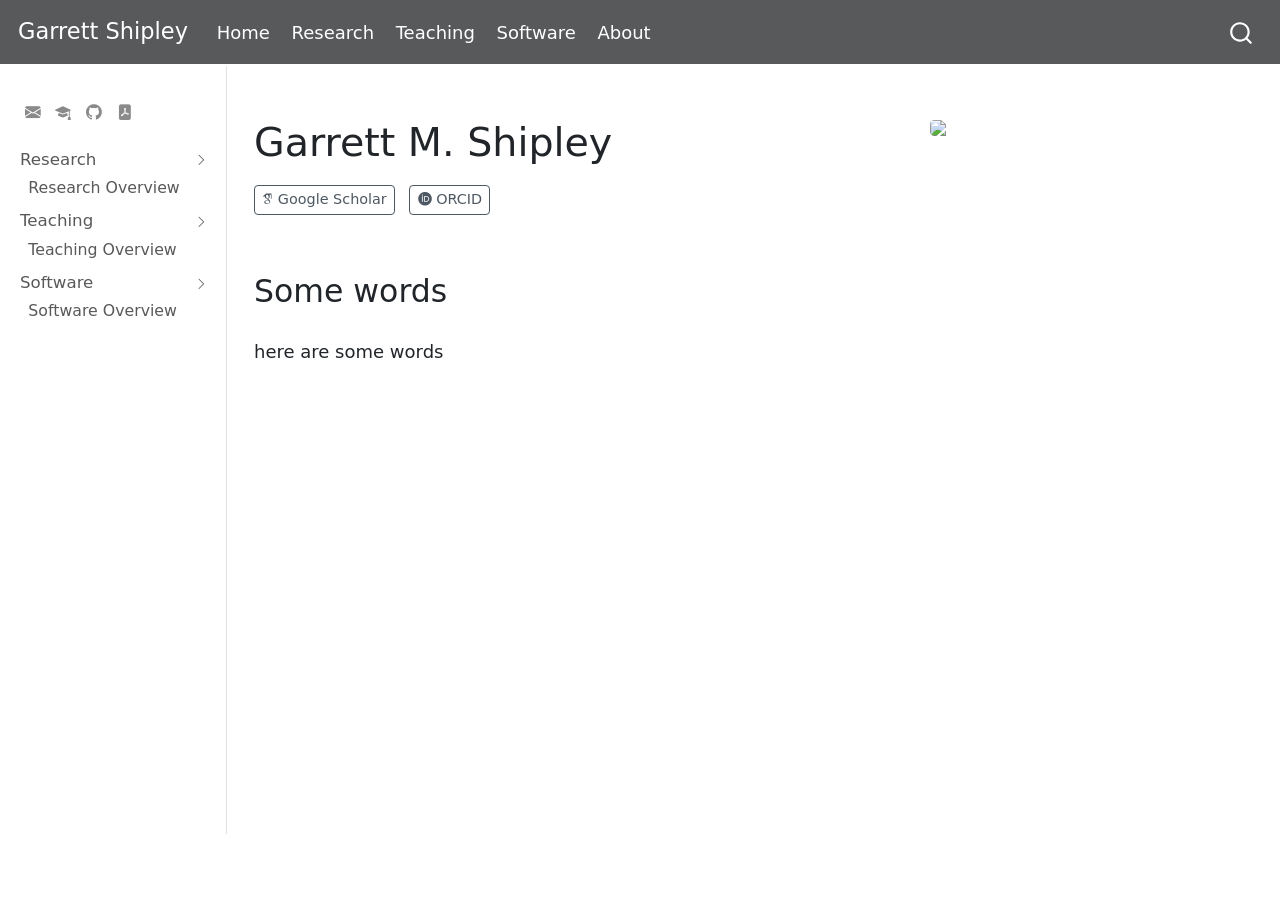
==== docs/about.html @ 769bd54d "Built site for gh-pages" ====
<!DOCTYPE html>
<html xmlns="http://www.w3.org/1999/xhtml" lang="en" xml:lang="en"><head>

<meta charset="utf-8">
<meta name="generator" content="quarto-1.0.37">

<meta name="viewport" content="width=device-width, initial-scale=1.0, user-scalable=yes">


<title>Garrett Shipley - Garrett M. Shipley</title>
<style>
code{white-space: pre-wrap;}
span.smallcaps{font-variant: small-caps;}
span.underline{text-decoration: underline;}
div.column{display: inline-block; vertical-align: top; width: 50%;}
div.hanging-indent{margin-left: 1.5em; text-indent: -1.5em;}
ul.task-list{list-style: none;}
</style>


<script src="../site_libs/quarto-nav/quarto-nav.js"></script>
<script src="../site_libs/quarto-nav/headroom.min.js"></script>
<script src="../site_libs/clipboard/clipboard.min.js"></script>
<script src="../site_libs/quarto-search/autocomplete.umd.js"></script>
<script src="../site_libs/quarto-search/fuse.min.js"></script>
<script src="../site_libs/quarto-search/quarto-search.js"></script>
<meta name="quarto:offset" content="../">
<script src="../site_libs/quarto-html/quarto.js"></script>
<script src="../site_libs/quarto-html/popper.min.js"></script>
<script src="../site_libs/quarto-html/tippy.umd.min.js"></script>
<link href="../site_libs/quarto-html/tippy.css" rel="stylesheet">
<link href="../site_libs/quarto-html/quarto-syntax-highlighting.css" rel="stylesheet" id="quarto-text-highlighting-styles">
<script src="../site_libs/bootstrap/bootstrap.min.js"></script>
<link href="../site_libs/bootstrap/bootstrap-icons.css" rel="stylesheet">
<link href="../site_libs/bootstrap/bootstrap.min.css" rel="stylesheet" id="quarto-bootstrap" data-mode="light">
<link href="../site_libs/quarto-contrib/academicons-0.1.0/all.css" rel="stylesheet">
<script id="quarto-search-options" type="application/json">{
  "location": "navbar",
  "copy-button": false,
  "collapse-after": 3,
  "panel-placement": "end",
  "type": "overlay",
  "limit": 20,
  "language": {
    "search-no-results-text": "No results",
    "search-matching-documents-text": "matching documents",
    "search-copy-link-title": "Copy link to search",
    "search-hide-matches-text": "Hide additional matches",
    "search-more-match-text": "more match in this document",
    "search-more-matches-text": "more matches in this document",
    "search-clear-button-title": "Clear",
    "search-detached-cancel-button-title": "Cancel",
    "search-submit-button-title": "Submit"
  }
}</script>


<link rel="stylesheet" href="../styles.css">
</head>

<body class="nav-sidebar docked nav-fixed fullcontent">

<div id="quarto-search-results"></div>
  <header id="quarto-header" class="headroom fixed-top">
    <nav class="navbar navbar-expand-lg navbar-dark ">
      <div class="navbar-container container-fluid">
      <a class="navbar-brand" href="../index.html">
    <span class="navbar-title">Garrett Shipley</span>
  </a>
          <button class="navbar-toggler" type="button" data-bs-toggle="collapse" data-bs-target="#navbarCollapse" aria-controls="navbarCollapse" aria-expanded="false" aria-label="Toggle navigation" onclick="if (window.quartoToggleHeadroom) { window.quartoToggleHeadroom(); }">
  <span class="navbar-toggler-icon"></span>
</button>
          <div class="collapse navbar-collapse" id="navbarCollapse">
            <ul class="navbar-nav navbar-nav-scroll me-auto">
  <li class="nav-item">
    <a class="nav-link" href="../index.html">Home</a>
  </li>  
  <li class="nav-item">
    <a class="nav-link active" href="../docs/research/research.html" aria-current="page">Research</a>
  </li>  
  <li class="nav-item">
    <a class="nav-link" href="../docs/teaching/teaching.html">Teaching</a>
  </li>  
  <li class="nav-item">
    <a class="nav-link" href="../docs/software/software.html">Software</a>
  </li>  
  <li class="nav-item">
    <a class="nav-link" href="../docs/about.html">About</a>
  </li>  
</ul>
              <div id="quarto-search" class="" title="Search"></div>
          </div> <!-- /navcollapse -->
      </div> <!-- /container-fluid -->
    </nav>
  <nav class="quarto-secondary-nav" data-bs-toggle="collapse" data-bs-target="#quarto-sidebar" aria-controls="quarto-sidebar" aria-expanded="false" aria-label="Toggle sidebar navigation" onclick="if (window.quartoToggleHeadroom) { window.quartoToggleHeadroom(); }">
    <div class="container-fluid d-flex justify-content-between">
      <h1 class="quarto-secondary-nav-title">Garrett M. Shipley</h1>
      <button type="button" class="quarto-btn-toggle btn" aria-label="Show secondary navigation">
        <i class="bi bi-chevron-right"></i>
      </button>
    </div>
  </nav>
</header>
<!-- content -->
<div id="quarto-content" class="quarto-container page-columns page-rows-contents page-layout-article page-navbar">
<!-- sidebar -->
  <nav id="quarto-sidebar" class="sidebar collapse sidebar-navigation docked overflow-auto">
        <div class="sidebar-tools-main tools-wide">
    <a href="mailto:gshiple2@vols.utk.edu" title="" class="sidebar-tool px-1"><i class="bi bi-envelope-fill"></i></a>
    <a href="https://scholar.google.com/citations?user=BnWtlvUAAAAJ&amp;hl=en&amp;inst=9897619243961157265" title="" class="sidebar-tool px-1"><i class="bi bi-mortarboard-fill"></i></a>
    <a href="https://github.com/shipleyresearch" title="" class="sidebar-tool px-1"><i class="bi bi-github"></i></a>
    <a href="../docs/placeholder.html" title="Placeholder" class="sidebar-tool px-1"><i class="bi bi-file-pdf-fill"></i></a>
</div>
    <div class="sidebar-menu-container"> 
    <ul class="list-unstyled mt-1">
        <li class="sidebar-item sidebar-item-section">
      <div class="sidebar-item-container"> 
            <a class="sidebar-item-text sidebar-link text-start" data-bs-toggle="collapse" data-bs-target="#quarto-sidebar-section-1" aria-expanded="true">Research</a>
          <a class="sidebar-item-toggle text-start" data-bs-toggle="collapse" data-bs-target="#quarto-sidebar-section-1" aria-expanded="true">
            <i class="bi bi-chevron-right ms-2"></i>
          </a> 
      </div>
      <ul id="quarto-sidebar-section-1" class="collapse list-unstyled sidebar-section depth1 show">  
          <li class="sidebar-item">
  <div class="sidebar-item-container"> 
  <a href="../docs/research/research.html" class="sidebar-item-text sidebar-link">Research Overview</a>
  </div>
</li>
      </ul>
  </li>
        <li class="sidebar-item sidebar-item-section">
      <div class="sidebar-item-container"> 
            <a class="sidebar-item-text sidebar-link text-start" data-bs-toggle="collapse" data-bs-target="#quarto-sidebar-section-2" aria-expanded="true">Teaching</a>
          <a class="sidebar-item-toggle text-start" data-bs-toggle="collapse" data-bs-target="#quarto-sidebar-section-2" aria-expanded="true">
            <i class="bi bi-chevron-right ms-2"></i>
          </a> 
      </div>
      <ul id="quarto-sidebar-section-2" class="collapse list-unstyled sidebar-section depth1 show">  
          <li class="sidebar-item">
  <div class="sidebar-item-container"> 
  <a href="../docs/teaching/teaching.html" class="sidebar-item-text sidebar-link">Teaching Overview</a>
  </div>
</li>
      </ul>
  </li>
        <li class="sidebar-item sidebar-item-section">
      <div class="sidebar-item-container"> 
            <a class="sidebar-item-text sidebar-link text-start" data-bs-toggle="collapse" data-bs-target="#quarto-sidebar-section-3" aria-expanded="true">Software</a>
          <a class="sidebar-item-toggle text-start" data-bs-toggle="collapse" data-bs-target="#quarto-sidebar-section-3" aria-expanded="true">
            <i class="bi bi-chevron-right ms-2"></i>
          </a> 
      </div>
      <ul id="quarto-sidebar-section-3" class="collapse list-unstyled sidebar-section depth1 show">  
          <li class="sidebar-item">
  <div class="sidebar-item-container"> 
  <a href="../docs/software/software.html" class="sidebar-item-text sidebar-link">Software Overview</a>
  </div>
</li>
      </ul>
  </li>
    </ul>
    </div>
</nav>
<!-- margin-sidebar -->
    
<!-- main -->
<div class="quarto-about-solana column-body">
  <div class="about-entity">
    <div class="entity-contents">
      <header id="title-block-header" class="quarto-title-block default">
<div class="quarto-title">
<h1 class="title d-none d-lg-block">Garrett M. Shipley</h1>
</div>
<div class="quarto-title-meta">
  </div>
</header> <div class="about-links">
  <a href="https://scholar.google.com/citations?user=BnWtlvUAAAAJ&amp;hl=en&amp;inst=9897619243961157265" class="about-link">
     <span class="about-link-text"><i class="ai ai-1x ai-google-scholar"></i> Google Scholar</span>
  </a>
  <a href="https://orcid.org/0000-0002-0444-0367" class="about-link">
     <span class="about-link-text"><i class="ai ai-1x ai-orcid"></i> ORCID</span>
  </a>
</div>
      <div class="about-contents"><main class="content" id="quarto-document-content">
<section id="some-words" class="level2">
<h2 data-anchor-id="some-words">Some words</h2>
<p>here are some words</p>


</section>
</main></div>
    </div>
    <img src="docs/images/profile.jpg" class="about-image
  rounded " style="width: 15em;">
  </div>
</div>
 <!-- /main -->
<script id="quarto-html-after-body" type="application/javascript">
window.document.addEventListener("DOMContentLoaded", function (event) {
  const toggleBodyColorMode = (bsSheetEl) => {
    const mode = bsSheetEl.getAttribute("data-mode");
    const bodyEl = window.document.querySelector("body");
    if (mode === "dark") {
      bodyEl.classList.add("quarto-dark");
      bodyEl.classList.remove("quarto-light");
    } else {
      bodyEl.classList.add("quarto-light");
      bodyEl.classList.remove("quarto-dark");
    }
  }
  const toggleBodyColorPrimary = () => {
    const bsSheetEl = window.document.querySelector("link#quarto-bootstrap");
    if (bsSheetEl) {
      toggleBodyColorMode(bsSheetEl);
    }
  }
  toggleBodyColorPrimary();  
  const clipboard = new window.ClipboardJS('.code-copy-button', {
    target: function(trigger) {
      return trigger.previousElementSibling;
    }
  });
  clipboard.on('success', function(e) {
    // button target
    const button = e.trigger;
    // don't keep focus
    button.blur();
    // flash "checked"
    button.classList.add('code-copy-button-checked');
    var currentTitle = button.getAttribute("title");
    button.setAttribute("title", "Copied!");
    setTimeout(function() {
      button.setAttribute("title", currentTitle);
      button.classList.remove('code-copy-button-checked');
    }, 1000);
    // clear code selection
    e.clearSelection();
  });
  function tippyHover(el, contentFn) {
    const config = {
      allowHTML: true,
      content: contentFn,
      maxWidth: 500,
      delay: 100,
      arrow: false,
      appendTo: function(el) {
          return el.parentElement;
      },
      interactive: true,
      interactiveBorder: 10,
      theme: 'quarto',
      placement: 'bottom-start'
    };
    window.tippy(el, config); 
  }
  const noterefs = window.document.querySelectorAll('a[role="doc-noteref"]');
  for (var i=0; i<noterefs.length; i++) {
    const ref = noterefs[i];
    tippyHover(ref, function() {
      let href = ref.getAttribute('href');
      try { href = new URL(href).hash; } catch {}
      const id = href.replace(/^#\/?/, "");
      const note = window.document.getElementById(id);
      return note.innerHTML;
    });
  }
  var bibliorefs = window.document.querySelectorAll('a[role="doc-biblioref"]');
  for (var i=0; i<bibliorefs.length; i++) {
    const ref = bibliorefs[i];
    const cites = ref.parentNode.getAttribute('data-cites').split(' ');
    tippyHover(ref, function() {
      var popup = window.document.createElement('div');
      cites.forEach(function(cite) {
        var citeDiv = window.document.createElement('div');
        citeDiv.classList.add('hanging-indent');
        citeDiv.classList.add('csl-entry');
        var biblioDiv = window.document.getElementById('ref-' + cite);
        if (biblioDiv) {
          citeDiv.innerHTML = biblioDiv.innerHTML;
        }
        popup.appendChild(citeDiv);
      });
      return popup.innerHTML;
    });
  }
    var localhostRegex = new RegExp(/^(?:http|https):\/\/localhost\:?[0-9]*\//);
      var filterRegex = new RegExp(/https:\/\/github\.com\/garth74\/garth74\.github\.io/);
    var isInternal = (href) => {
        return filterRegex.test(href) || localhostRegex.test(href);
    }
    // Inspect non-navigation links and adorn them if external
    var links = window.document.querySelectorAll('a:not(.nav-link):not(.navbar-brand):not(.toc-action):not(.sidebar-link):not(.sidebar-item-toggle):not(.pagination-link):not(.no-external)');
    for (var i=0; i<links.length; i++) {
      const link = links[i];
      if (!isInternal(link.href)) {
          // target, if specified
          link.setAttribute("target", "_blank");
      }
    }
});
</script>
</div> <!-- /content -->



</body></html>
---- site_libs/quarto-html/tippy.css ----
.tippy-box[data-animation=fade][data-state=hidden]{opacity:0}[data-tippy-root]{max-width:calc(100vw - 10px)}.tippy-box{position:relative;background-color:#333;color:#fff;border-radius:4px;font-size:14px;line-height:1.4;white-space:normal;outline:0;transition-property:transform,visibility,opacity}.tippy-box[data-placement^=top]>.tippy-arrow{bottom:0}.tippy-box[data-placement^=top]>.tippy-arrow:before{bottom:-7px;left:0;border-width:8px 8px 0;border-top-color:initial;transform-origin:center top}.tippy-box[data-placement^=bottom]>.tippy-arrow{top:0}.tippy-box[data-placement^=bottom]>.tippy-arrow:before{top:-7px;left:0;border-width:0 8px 8px;border-bottom-color:initial;transform-origin:center bottom}.tippy-box[data-placement^=left]>.tippy-arrow{right:0}.tippy-box[data-placement^=left]>.tippy-arrow:before{border-width:8px 0 8px 8px;border-left-color:initial;right:-7px;transform-origin:center left}.tippy-box[data-placement^=right]>.tippy-arrow{left:0}.tippy-box[data-placement^=right]>.tippy-arrow:before{left:-7px;border-width:8px 8px 8px 0;border-right-color:initial;transform-origin:center right}.tippy-box[data-inertia][data-state=visible]{transition-timing-function:cubic-bezier(.54,1.5,.38,1.11)}.tippy-arrow{width:16px;height:16px;color:#333}.tippy-arrow:before{content:"";position:absolute;border-color:transparent;border-style:solid}.tippy-content{position:relative;padding:5px 9px;z-index:1}
---- site_libs/quarto-html/quarto-syntax-highlighting.css ----
/* quarto syntax highlight colors */
:root {
  --quarto-hl-ot-color: #003B4F;
  --quarto-hl-at-color: #657422;
  --quarto-hl-ss-color: #20794D;
  --quarto-hl-an-color: #5E5E5E;
  --quarto-hl-fu-color: #4758AB;
  --quarto-hl-st-color: #20794D;
  --quarto-hl-cf-color: #003B4F;
  --quarto-hl-op-color: #5E5E5E;
  --quarto-hl-er-color: #AD0000;
  --quarto-hl-bn-color: #AD0000;
  --quarto-hl-al-color: #AD0000;
  --quarto-hl-va-color: #111111;
  --quarto-hl-bu-color: inherit;
  --quarto-hl-ex-color: inherit;
  --quarto-hl-pp-color: #AD0000;
  --quarto-hl-in-color: #5E5E5E;
  --quarto-hl-vs-color: #20794D;
  --quarto-hl-wa-color: #5E5E5E;
  --quarto-hl-do-color: #5E5E5E;
  --quarto-hl-im-color: #00769E;
  --quarto-hl-ch-color: #20794D;
  --quarto-hl-dt-color: #AD0000;
  --quarto-hl-fl-color: #AD0000;
  --quarto-hl-co-color: #5E5E5E;
  --quarto-hl-cv-color: #5E5E5E;
  --quarto-hl-cn-color: #8f5902;
  --quarto-hl-sc-color: #5E5E5E;
  --quarto-hl-dv-color: #AD0000;
  --quarto-hl-kw-color: #003B4F;
}

/* other quarto variables */
:root {
  --quarto-font-monospace: SFMono-Regular, Menlo, Monaco, Consolas, "Liberation Mono", "Courier New", monospace;
}

pre > code.sourceCode > span {
  color: #003B4F;
}

code span {
  color: #003B4F;
}

code.sourceCode > span {
  color: #003B4F;
}

div.sourceCode,
div.sourceCode pre.sourceCode {
  color: #003B4F;
}

code span.ot {
  color: #003B4F;
}

code span.at {
  color: #657422;
}

code span.ss {
  color: #20794D;
}

code span.an {
  color: #5E5E5E;
}

code span.fu {
  color: #4758AB;
}

code span.st {
  color: #20794D;
}

code span.cf {
  color: #003B4F;
}

code span.op {
  color: #5E5E5E;
}

code span.er {
  color: #AD0000;
}

code span.bn {
  color: #AD0000;
}

code span.al {
  color: #AD0000;
}

code span.va {
  color: #111111;
}

code span.pp {
  color: #AD0000;
}

code span.in {
  color: #5E5E5E;
}

code span.vs {
  color: #20794D;
}

code span.wa {
  color: #5E5E5E;
  font-style: italic;
}

code span.do {
  color: #5E5E5E;
  font-style: italic;
}

code span.im {
  color: #00769E;
}

code span.ch {
  color: #20794D;
}

code span.dt {
  color: #AD0000;
}

code span.fl {
  color: #AD0000;
}

code span.co {
  color: #5E5E5E;
}

code span.cv {
  color: #5E5E5E;
  font-style: italic;
}

code span.cn {
  color: #8f5902;
}

code span.sc {
  color: #5E5E5E;
}

code span.dv {
  color: #AD0000;
}

code span.kw {
  color: #003B4F;
}

.prevent-inlining {
  content: "</";
}

/*# sourceMappingURL=debc5d5d77c3f9108843748ff7464032.css.map */
---- site_libs/quarto-contrib/academicons-0.1.0/all.css ----
/*
 *  Academicons 1.9.2 by James Walsh (https://github.com/jpswalsh) and Katja Bercic (https://github.com/katjabercic)
 *  Fonts generated using FontForge - https://fontforge.org
 *  Square icons designed to be used alongside Font Awesome square icons - https://fortawesome.github.io/Font-Awesome/
 *  Licenses - Font: SIL OFL 1.1, CSS: MIT License
 */
@font-face {
    font-family: 'Academicons';
    font-style: normal;
    font-weight: 400;
    font-display: block;
    src:url('../webfonts/academicons.eot');
    src:url('../webfonts/academicons.eot') format('embedded-opentype'),
        url('../webfonts/academicons.ttf') format('truetype'),
        url('../webfonts/academicons.woff') format('woff'),
        url('../webfonts/academicons.svg') format('svg');
}
.ai {
  font-family: 'Academicons';
  font-weight: 400;
  -moz-osx-font-smoothing: grayscale;
  -webkit-font-smoothing: antialiased;
  display: inline-block;
  font-style: normal;
  font-variant: normal;
  text-rendering: auto;
  line-height: 1;
}
.ai-academia:before {
  content: "\e9af";
}
.ai-academia-square:before {
  content: "\e93d";
}
.ai-acclaim:before {
  content: "\e92e";
}
.ai-acclaim-square:before {
  content: "\e93a";
}
.ai-acm:before {
  content: "\e93c";
}
.ai-acm-square:before {
  content: "\e95d";
}
.ai-acmdl:before {
  content: "\e96a";
}
.ai-acmdl-square:before {
  content: "\e9d3";
}
.ai-ads:before {
  content: "\e9cb";
}
.ai-ads-square:before {
  content: "\e94a";
}
.ai-africarxiv:before {
  content: "\e91b";
}
.ai-africarxiv-square:before {
  content: "\e90b";
}
.ai-archive:before {
  content: "\e955";
}
.ai-archive-square:before {
  content: "\e956";
}
.ai-arxiv:before {
  content: "\e974";
}
.ai-arxiv-square:before {
  content: "\e9a6";
}
.ai-biorxiv:before {
  content: "\e9a2";
}
.ai-biorxiv-square:before {
  content: "\e98b";
}
.ai-ceur:before {
  content: "\e96d";
}
.ai-ceur-square:before {
  content: "\e92f";
}
.ai-ciencia-vitae:before {
  content: "\e912";
}
.ai-ciencia-vitae-square:before {
  content: "\e913";
}
.ai-closed-access:before {
  content: "\e942";
}
.ai-closed-access-square:before {
  content: "\e943";
}
.ai-conversation:before {
  content: "\e94c";
}
.ai-conversation-square:before {
  content: "\e915";
}
.ai-coursera:before {
  content: "\e95f";
}
.ai-coursera-square:before {
  content: "\e97f";
}
.ai-crossref:before {
  content: "\e918";
}
.ai-crossref-square:before {
  content: "\e919";
}
.ai-cv:before {
  content: "\e9a5";
}
.ai-cv-square:before {
  content: "\e90a";
}
.ai-datacite:before {
  content: "\e91c";
}
.ai-datacite-square:before {
  content: "\e91d";
}
.ai-dataverse:before {
  content: "\e9f7";
}
.ai-dataverse-square:before {
  content: "\e9e4";
}
.ai-dblp:before {
  content: "\e94f";
}
.ai-dblp-square:before {
  content: "\e93f";
}
.ai-depsy:before {
  content: "\e97a";
}
.ai-depsy-square:before {
  content: "\e94b";
}
.ai-doi:before {
  content: "\e97e";
}
.ai-doi-square:before {
  content: "\e98f";
}
.ai-dryad:before {
  content: "\e97c";
}
.ai-dryad-square:before {
  content: "\e98c";
}
.ai-elsevier:before {
  content: "\e961";
}
.ai-elsevier-square:before {
  content: "\e910";
}
.ai-figshare:before {
  content: "\e981";
}
.ai-figshare-square:before {
  content: "\e9e7";
}
.ai-google-scholar:before {
  content: "\e9d4";
}
.ai-google-scholar-square:before {
  content: "\e9f9";
}
.ai-hal:before {
  content: "\e92c";
}
.ai-hal-square:before {
  content: "\e92d";
}
.ai-hypothesis:before {
  content: "\e95a";
}
.ai-hypothesis-square:before {
  content: "\e95b";
}
.ai-ideas-repec:before {
  content: "\e9ed";
}
.ai-ideas-repec-square:before {
  content: "\e9f8";
}
.ai-ieee:before {
  content: "\e929";
}
.ai-ieee-square:before {
  content: "\e9b9";
}
.ai-impactstory:before {
  content: "\e9cf";
}
.ai-impactstory-square:before {
  content: "\e9aa";
}
.ai-inaturalist:before {
  content: "\e900";
}
.ai-inaturalist-square:before {
  content: "\e901";
}
.ai-inpn:before {
  content: "\e902";
}
.ai-inpn-square:before {
  content: "\e903";
}
.ai-inspire:before {
  content: "\e9e9";
}
.ai-inspire-square:before {
  content: "\e9fe";
}
.ai-isidore:before {
  content: "\e936";
}
.ai-isidore-square:before {
  content: "\e954";
}
.ai-jstor:before {
  content: "\e938";
}
.ai-jstor-square:before {
  content: "\e944";
}
.ai-lattes:before {
  content: "\e9b3";
}
.ai-lattes-square:before {
  content: "\e99c";
}
.ai-mathoverflow:before {
  content: "\e9f6";
}
.ai-mathoverflow-square:before {
  content: "\e97b";
}
.ai-mendeley:before {
  content: "\e9f0";
}
.ai-mendeley-square:before {
  content: "\e9f3";
}
.ai-moodle:before {
  content: "\e907";
}
.ai-moodle-square:before {
  content: "\e908";
}
.ai-mtmt:before {
  content: "\e950";
}
.ai-mtmt-square:before {
  content: "\e951";
}
.ai-nakala:before {
  content: "\e940";
}
.ai-nakala-square:before {
  content: "\e941";
}
.ai-obp:before {
  content: "\e92a";
}
.ai-obp-square:before {
  content: "\e92b";
}
.ai-open-access:before {
  content: "\e939";
}
.ai-open-access-square:before {
  content: "\e9f4";
}
.ai-open-data:before {
  content: "\e966";
}
.ai-open-data-square:before {
  content: "\e967";
}
.ai-open-materials:before {
  content: "\e968";
}
.ai-open-materials-square:before {
  content: "\e969";
}
.ai-openedition:before {
  content: "\e946";
}
.ai-openedition-square:before {
  content: "\e947";
}
.ai-orcid:before {
  content: "\e9d9";
}
.ai-orcid-square:before {
  content: "\e9c3";
}
.ai-osf:before {
  content: "\e9ef";
}
.ai-osf-square:before {
  content: "\e931";
}
.ai-overleaf:before {
  content: "\e914";
}
.ai-overleaf-square:before {
  content: "\e98d";
}
.ai-philpapers:before {
  content: "\e98a";
}
.ai-philpapers-square:before {
  content: "\e96f";
}
.ai-piazza:before {
  content: "\e99a";
}
.ai-piazza-square:before {
  content: "\e90c";
}
.ai-preregistered:before {
  content: "\e906";
}
.ai-preregistered-square:before {
  content: "\e96b";
}
.ai-protocols:before {
  content: "\e952";
}
.ai-protocols-square:before {
  content: "\e953";
}
.ai-psyarxiv:before {
  content: "\e90e";
}
.ai-psyarxiv-square:before {
  content: "\e90f";
}
.ai-publons:before {
  content: "\e937";
}
.ai-publons-square:before {
  content: "\e94e";
}
.ai-pubmed:before {
  content: "\e99f";
}
.ai-pubmed-square:before {
  content: "\e97d";
}
.ai-pubpeer:before {
  content: "\e922";
}
.ai-pubpeer-square:before {
  content: "\e923";
}
.ai-researcherid:before {
  content: "\e91a";
}
.ai-researcherid-square:before {
  content: "\e95c";
}
.ai-researchgate:before {
  content: "\e95e";
}
.ai-researchgate-square:before {
  content: "\e99e";
}
.ai-ror:before {
  content: "\e948";
}
.ai-ror-square:before {
  content: "\e949";
}
.ai-sci-hub:before {
  content: "\e959";
}
.ai-sci-hub-square:before {
  content: "\e905";
}
.ai-scirate:before {
  content: "\e98e";
}
.ai-scirate-square:before {
  content: "\e99d";
}
.ai-scopus:before {
  content: "\e91e";
}
.ai-scopus-square:before {
  content: "\e91f";
}
.ai-semantic-scholar:before {
  content: "\e96e";
}
.ai-semantic-scholar-square:before {
  content: "\e96c";
}
.ai-springer:before {
  content: "\e928";
}
.ai-springer-square:before {
  content: "\e99b";
}
.ai-ssrn:before {
  content: "\e916";
}
.ai-ssrn-square:before {
  content: "\e917";
}
.ai-stackoverflow:before {
  content: "\e920";
}
.ai-stackoverflow-square:before {
  content: "\e921";
}
.ai-zenodo:before {
  content: "\e911";
}
.ai-zotero:before {
  content: "\e962";
}
.ai-zotero-square:before {
  content: "\e932";
}
/*  Duplication of the FontAwesome style classes using 'ai' in place of 'fa'. */
.ai-lg {
  font-size: 1.33333em;
  line-height: 0.75em;
  vertical-align: -.0667em;
}
.ai-xs {
  font-size: .75em;
}
.ai-sm {
  font-size: .875em;
}

.ai-1x {
  font-size: 1em;
}
.ai-2x {
  font-size: 2em;
}
.ai-3x {
  font-size: 3em;
}
.ai-4x {
  font-size: 4em;
}
.ai-5x {
  font-size: 5em;
}
.ai-6x {
  font-size: 6em;
}
.ai-7x {
  font-size: 7em;
}
.ai-8x {
  font-size: 8em;
}
.ai-9x {
  font-size: 9em;
}
.ai-10x {
  font-size: 10em;
}

.ai-fw {
  text-align: center;
  width: 1.25em;
}

.ai-ul {
  list-style-type: none;
  margin-left: 2.5em;
  padding-left: 0;
}
.ai-ul > li {
    position: relative;
}
.ai-li {
  left: -2em;
  position: absolute;
  text-align: center;
  width: 2em;
  line-height: inherit;
}

.ai-border {
border: solid 0.08em #eee;
border-radius: .1em;
  padding: .2em .25em .15em;
}

.ai-pull-left {
  float: left;
}
.ai-pull-right {
  float: right;
}
.ai.ai-pull-left {
  margin-right: .3em;
}
.ai.ai-pull-right {
  margin-right: .3em;
}

.ai-stack {
  display: inline-block;
  height: 2em;
  line-height: 2em;
  position: relative;
  vertical-align: middle;
  width: 2.5em;
}
.ai-stack-1x,
.ai-stack-2x {
  left: 0;
  position: absolute;
  text-align: center;
  width: 100%;
}
.ai-stack-1x {
  line-height: inherit;
}
.ai-stack-2x {
  font-size: 2em;
}
.ai-inverse {
  color: #fff;
}
---- styles.css ----
/* css styles */
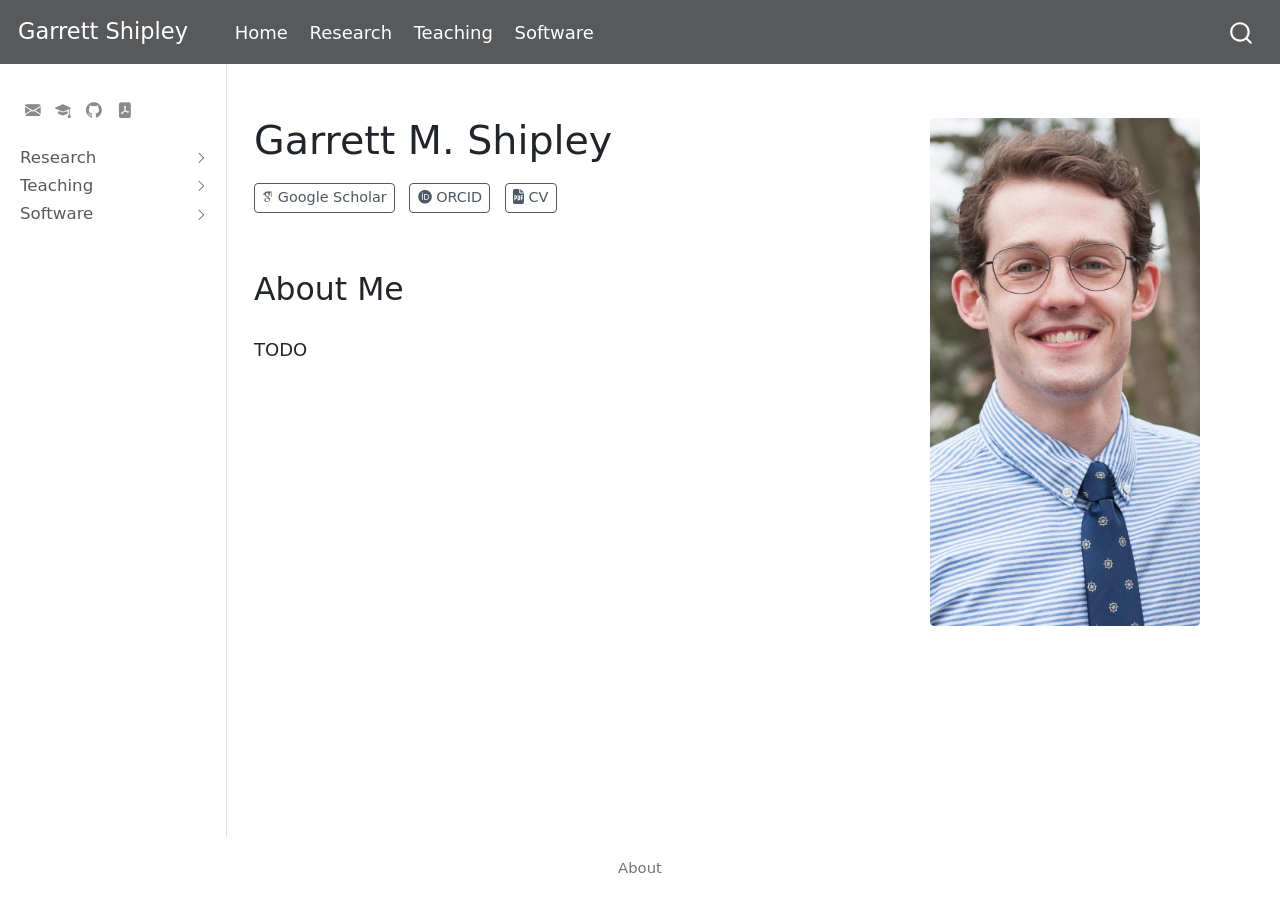
==== commit 6327489a: "Built site for gh-pages" ====
--- a/docs/about.html
+++ b/docs/about.html
@@ -2,7 +2,7 @@
 <html xmlns="http://www.w3.org/1999/xhtml" lang="en" xml:lang="en"><head>
 
 <meta charset="utf-8">
-<meta name="generator" content="quarto-1.0.37">
+<meta name="generator" content="quarto-1.2.269">
 
 <meta name="viewport" content="width=device-width, initial-scale=1.0, user-scalable=yes">
 
@@ -11,10 +11,15 @@
 <style>
 code{white-space: pre-wrap;}
 span.smallcaps{font-variant: small-caps;}
-span.underline{text-decoration: underline;}
-div.column{display: inline-block; vertical-align: top; width: 50%;}
+div.columns{display: flex; gap: min(4vw, 1.5em);}
+div.column{flex: auto; overflow-x: auto;}
 div.hanging-indent{margin-left: 1.5em; text-indent: -1.5em;}
 ul.task-list{list-style: none;}
+ul.task-list li input[type="checkbox"] {
+  width: 0.8em;
+  margin: 0 0.8em 0.2em -1.6em;
+  vertical-align: middle;
+}
 </style>
 
 
@@ -34,6 +39,8 @@
 <link href="../site_libs/bootstrap/bootstrap-icons.css" rel="stylesheet">
 <link href="../site_libs/bootstrap/bootstrap.min.css" rel="stylesheet" id="quarto-bootstrap" data-mode="light">
 <link href="../site_libs/quarto-contrib/academicons-0.1.0/all.css" rel="stylesheet">
+<link href="../site_libs/quarto-contrib/fontawesome6-0.1.0/all.css" rel="stylesheet">
+<link href="../site_libs/quarto-contrib/fontawesome6-0.1.0/latex-fontsize.css" rel="stylesheet">
 <script id="quarto-search-options" type="application/json">{
   "location": "navbar",
   "copy-button": false,
@@ -64,28 +71,31 @@
   <header id="quarto-header" class="headroom fixed-top">
     <nav class="navbar navbar-expand-lg navbar-dark ">
       <div class="navbar-container container-fluid">
-      <a class="navbar-brand" href="../index.html">
+      <div class="navbar-brand-container">
+    <a class="navbar-brand" href="../index.html">
     <span class="navbar-title">Garrett Shipley</span>
-  </a>
+    </a>
+  </div>
           <button class="navbar-toggler" type="button" data-bs-toggle="collapse" data-bs-target="#navbarCollapse" aria-controls="navbarCollapse" aria-expanded="false" aria-label="Toggle navigation" onclick="if (window.quartoToggleHeadroom) { window.quartoToggleHeadroom(); }">
   <span class="navbar-toggler-icon"></span>
 </button>
           <div class="collapse navbar-collapse" id="navbarCollapse">
             <ul class="navbar-nav navbar-nav-scroll me-auto">
   <li class="nav-item">
-    <a class="nav-link" href="../index.html">Home</a>
+    <a class="nav-link" href="../index.html">
+ <span class="menu-text">Home</span></a>
   </li>  
   <li class="nav-item">
-    <a class="nav-link active" href="../docs/research/research.html" aria-current="page">Research</a>
+    <a class="nav-link active" href="../docs/research.html" aria-current="page">
+ <span class="menu-text">Research</span></a>
   </li>  
   <li class="nav-item">
-    <a class="nav-link" href="../docs/teaching/teaching.html">Teaching</a>
+    <a class="nav-link" href="../docs/teaching.html">
+ <span class="menu-text">Teaching</span></a>
   </li>  
   <li class="nav-item">
-    <a class="nav-link" href="../docs/software/software.html">Software</a>
-  </li>  
-  <li class="nav-item">
-    <a class="nav-link" href="../docs/about.html">About</a>
+    <a class="nav-link" href="../docs/software.html">
+ <span class="menu-text">Software</span></a>
   </li>  
 </ul>
               <div id="quarto-search" class="" title="Search"></div>
@@ -108,52 +118,52 @@
         <div class="sidebar-tools-main tools-wide">
     <a href="mailto:gshiple2@vols.utk.edu" title="" class="sidebar-tool px-1"><i class="bi bi-envelope-fill"></i></a>
     <a href="https://scholar.google.com/citations?user=BnWtlvUAAAAJ&amp;hl=en&amp;inst=9897619243961157265" title="" class="sidebar-tool px-1"><i class="bi bi-mortarboard-fill"></i></a>
-    <a href="https://github.com/shipleyresearch" title="" class="sidebar-tool px-1"><i class="bi bi-github"></i></a>
-    <a href="../docs/placeholder.html" title="Placeholder" class="sidebar-tool px-1"><i class="bi bi-file-pdf-fill"></i></a>
+    <a href="https://github.com/garth74" title="" class="sidebar-tool px-1"><i class="bi bi-github"></i></a>
+    <a href="https://github.com/garth74/vita/raw/main/vita.pdf" title="" class="sidebar-tool px-1"><i class="bi bi-file-pdf-fill"></i></a>
 </div>
     <div class="sidebar-menu-container"> 
     <ul class="list-unstyled mt-1">
         <li class="sidebar-item sidebar-item-section">
       <div class="sidebar-item-container"> 
-            <a class="sidebar-item-text sidebar-link text-start" data-bs-toggle="collapse" data-bs-target="#quarto-sidebar-section-1" aria-expanded="true">Research</a>
-          <a class="sidebar-item-toggle text-start" data-bs-toggle="collapse" data-bs-target="#quarto-sidebar-section-1" aria-expanded="true">
+            <a class="sidebar-item-text sidebar-link text-start collapsed" data-bs-toggle="collapse" data-bs-target="#quarto-sidebar-section-1" aria-expanded="false">Research</a>
+          <a class="sidebar-item-toggle text-start collapsed" data-bs-toggle="collapse" data-bs-target="#quarto-sidebar-section-1" aria-expanded="false">
             <i class="bi bi-chevron-right ms-2"></i>
           </a> 
       </div>
-      <ul id="quarto-sidebar-section-1" class="collapse list-unstyled sidebar-section depth1 show">  
+      <ul id="quarto-sidebar-section-1" class="collapse list-unstyled sidebar-section depth1 ">  
           <li class="sidebar-item">
   <div class="sidebar-item-container"> 
-  <a href="../docs/research/research.html" class="sidebar-item-text sidebar-link">Research Overview</a>
+  <a href="../docs/research.html" class="sidebar-item-text sidebar-link">Overview</a>
   </div>
 </li>
       </ul>
   </li>
         <li class="sidebar-item sidebar-item-section">
       <div class="sidebar-item-container"> 
-            <a class="sidebar-item-text sidebar-link text-start" data-bs-toggle="collapse" data-bs-target="#quarto-sidebar-section-2" aria-expanded="true">Teaching</a>
-          <a class="sidebar-item-toggle text-start" data-bs-toggle="collapse" data-bs-target="#quarto-sidebar-section-2" aria-expanded="true">
+            <a class="sidebar-item-text sidebar-link text-start collapsed" data-bs-toggle="collapse" data-bs-target="#quarto-sidebar-section-2" aria-expanded="false">Teaching</a>
+          <a class="sidebar-item-toggle text-start collapsed" data-bs-toggle="collapse" data-bs-target="#quarto-sidebar-section-2" aria-expanded="false">
             <i class="bi bi-chevron-right ms-2"></i>
           </a> 
       </div>
-      <ul id="quarto-sidebar-section-2" class="collapse list-unstyled sidebar-section depth1 show">  
+      <ul id="quarto-sidebar-section-2" class="collapse list-unstyled sidebar-section depth1 ">  
           <li class="sidebar-item">
   <div class="sidebar-item-container"> 
-  <a href="../docs/teaching/teaching.html" class="sidebar-item-text sidebar-link">Teaching Overview</a>
+  <a href="../docs/teaching.html" class="sidebar-item-text sidebar-link">Overview</a>
   </div>
 </li>
       </ul>
   </li>
         <li class="sidebar-item sidebar-item-section">
       <div class="sidebar-item-container"> 
-            <a class="sidebar-item-text sidebar-link text-start" data-bs-toggle="collapse" data-bs-target="#quarto-sidebar-section-3" aria-expanded="true">Software</a>
-          <a class="sidebar-item-toggle text-start" data-bs-toggle="collapse" data-bs-target="#quarto-sidebar-section-3" aria-expanded="true">
+            <a class="sidebar-item-text sidebar-link text-start collapsed" data-bs-toggle="collapse" data-bs-target="#quarto-sidebar-section-3" aria-expanded="false">Software</a>
+          <a class="sidebar-item-toggle text-start collapsed" data-bs-toggle="collapse" data-bs-target="#quarto-sidebar-section-3" aria-expanded="false">
             <i class="bi bi-chevron-right ms-2"></i>
           </a> 
       </div>
-      <ul id="quarto-sidebar-section-3" class="collapse list-unstyled sidebar-section depth1 show">  
+      <ul id="quarto-sidebar-section-3" class="collapse list-unstyled sidebar-section depth1 ">  
           <li class="sidebar-item">
   <div class="sidebar-item-container"> 
-  <a href="../docs/software/software.html" class="sidebar-item-text sidebar-link">Software Overview</a>
+  <a href="../docs/software.html" class="sidebar-item-text sidebar-link">Overview</a>
   </div>
 </li>
       </ul>
@@ -180,17 +190,20 @@
   <a href="https://orcid.org/0000-0002-0444-0367" class="about-link">
      <span class="about-link-text"><i class="ai ai-1x ai-orcid"></i> ORCID</span>
   </a>
+  <a href="https://github.com/garth74/vita/raw/main/vita.pdf" class="about-link">
+     <span class="about-link-text"><i class="fa-solid fa-file-pdf" aria-hidden="true"></i> CV</span>
+  </a>
 </div>
       <div class="about-contents"><main class="content" id="quarto-document-content">
-<section id="some-words" class="level2">
-<h2 data-anchor-id="some-words">Some words</h2>
-<p>here are some words</p>
+<section id="about-me" class="level2">
+<h2 data-anchor-id="about-me">About Me</h2>
+<p>TODO</p>
 
 
 </section>
 </main></div>
     </div>
-    <img src="docs/images/profile.jpg" class="about-image
+    <img src="images/profile.jpg" class="about-image
   rounded " style="width: 15em;">
   </div>
 </div>
@@ -229,7 +242,24 @@
     button.classList.add('code-copy-button-checked');
     var currentTitle = button.getAttribute("title");
     button.setAttribute("title", "Copied!");
+    let tooltip;
+    if (window.bootstrap) {
+      button.setAttribute("data-bs-toggle", "tooltip");
+      button.setAttribute("data-bs-placement", "left");
+      button.setAttribute("data-bs-title", "Copied!");
+      tooltip = new bootstrap.Tooltip(button, 
+        { trigger: "manual", 
+          customClass: "code-copy-button-tooltip",
+          offset: [0, -8]});
+      tooltip.show();    
+    }
     setTimeout(function() {
+      if (tooltip) {
+        tooltip.hide();
+        button.removeAttribute("data-bs-title");
+        button.removeAttribute("data-bs-toggle");
+        button.removeAttribute("data-bs-placement");
+      }
       button.setAttribute("title", currentTitle);
       button.classList.remove('code-copy-button-checked');
     }, 1000);
@@ -257,31 +287,50 @@
   for (var i=0; i<noterefs.length; i++) {
     const ref = noterefs[i];
     tippyHover(ref, function() {
-      let href = ref.getAttribute('href');
+      // use id or data attribute instead here
+      let href = ref.getAttribute('data-footnote-href') || ref.getAttribute('href');
       try { href = new URL(href).hash; } catch {}
       const id = href.replace(/^#\/?/, "");
       const note = window.document.getElementById(id);
       return note.innerHTML;
     });
   }
+  const findCites = (el) => {
+    const parentEl = el.parentElement;
+    if (parentEl) {
+      const cites = parentEl.dataset.cites;
+      if (cites) {
+        return {
+          el,
+          cites: cites.split(' ')
+        };
+      } else {
+        return findCites(el.parentElement)
+      }
+    } else {
+      return undefined;
+    }
+  };
   var bibliorefs = window.document.querySelectorAll('a[role="doc-biblioref"]');
   for (var i=0; i<bibliorefs.length; i++) {
     const ref = bibliorefs[i];
-    const cites = ref.parentNode.getAttribute('data-cites').split(' ');
-    tippyHover(ref, function() {
-      var popup = window.document.createElement('div');
-      cites.forEach(function(cite) {
-        var citeDiv = window.document.createElement('div');
-        citeDiv.classList.add('hanging-indent');
-        citeDiv.classList.add('csl-entry');
-        var biblioDiv = window.document.getElementById('ref-' + cite);
-        if (biblioDiv) {
-          citeDiv.innerHTML = biblioDiv.innerHTML;
-        }
-        popup.appendChild(citeDiv);
+    const citeInfo = findCites(ref);
+    if (citeInfo) {
+      tippyHover(citeInfo.el, function() {
+        var popup = window.document.createElement('div');
+        citeInfo.cites.forEach(function(cite) {
+          var citeDiv = window.document.createElement('div');
+          citeDiv.classList.add('hanging-indent');
+          citeDiv.classList.add('csl-entry');
+          var biblioDiv = window.document.getElementById('ref-' + cite);
+          if (biblioDiv) {
+            citeDiv.innerHTML = biblioDiv.innerHTML;
+          }
+          popup.appendChild(citeDiv);
+        });
+        return popup.innerHTML;
       });
-      return popup.innerHTML;
-    });
+    }
   }
     var localhostRegex = new RegExp(/^(?:http|https):\/\/localhost\:?[0-9]*\//);
       var filterRegex = new RegExp(/https:\/\/github\.com\/garth74\/garth74\.github\.io/);
@@ -289,7 +338,7 @@
         return filterRegex.test(href) || localhostRegex.test(href);
     }
     // Inspect non-navigation links and adorn them if external
-    var links = window.document.querySelectorAll('a:not(.nav-link):not(.navbar-brand):not(.toc-action):not(.sidebar-link):not(.sidebar-item-toggle):not(.pagination-link):not(.no-external)');
+    var links = window.document.querySelectorAll('a:not(.nav-link):not(.navbar-brand):not(.toc-action):not(.sidebar-link):not(.sidebar-item-toggle):not(.pagination-link):not(.no-external):not([aria-hidden]):not(.dropdown-item)');
     for (var i=0; i<links.length; i++) {
       const link = links[i];
       if (!isInternal(link.href)) {
@@ -300,6 +349,17 @@
 });
 </script>
 </div> <!-- /content -->
+<footer class="footer">
+  <div class="nav-footer">
+      <div class="nav-footer-center">
+        <ul class="footer-items list-unstyled">
+    <li class="nav-item">
+    <a class="nav-link" href="../docs/about.html">About</a>
+  </li>  
+</ul>
+      </div>
+  </div>
+</footer>
 
 
 
--- a/site_libs/quarto-contrib/academicons-0.1.0/all.css
+++ b/site_libs/quarto-contrib/academicons-0.1.0/all.css
@@ -9,11 +9,11 @@
     font-style: normal;
     font-weight: 400;
     font-display: block;
-    src:url('../webfonts/academicons.eot');
-    src:url('../webfonts/academicons.eot') format('embedded-opentype'),
-        url('../webfonts/academicons.ttf') format('truetype'),
-        url('../webfonts/academicons.woff') format('woff'),
-        url('../webfonts/academicons.svg') format('svg');
+    src:url('1e21o67/academicons.eot');
+    src:url('1e21o67/academicons.eot') format('embedded-opentype'),
+        url('1e21o67/academicons.ttf') format('truetype'),
+        url('1e21o67/academicons.woff') format('woff'),
+        url('1e21o67/academicons.svg') format('svg');
 }
 .ai {
   font-family: 'Academicons';
--- a/site_libs/quarto-contrib/fontawesome6-0.1.0/latex-fontsize.css
+++ b/site_libs/quarto-contrib/fontawesome6-0.1.0/latex-fontsize.css
@@ -0,0 +1,30 @@
+.fa-tiny {
+  font-size: 0.5em;
+}
+.fa-scriptsize {
+  font-size: 0.7em;
+}
+.fa-footnotesize {
+  font-size: 0.8em;
+}
+.fa-small {
+  font-size: 0.9em;
+}
+.fa-normalsize {
+  font-size: 1em;
+}
+.fa-large {
+  font-size: 1.2em;
+}
+.fa-Large {
+  font-size: 1.5em;
+}
+.fa-LARGE {
+  font-size: 1.75em;
+}
+.fa-huge {
+  font-size: 2em;
+}
+.fa-Huge {
+  font-size: 2.5em;
+}
